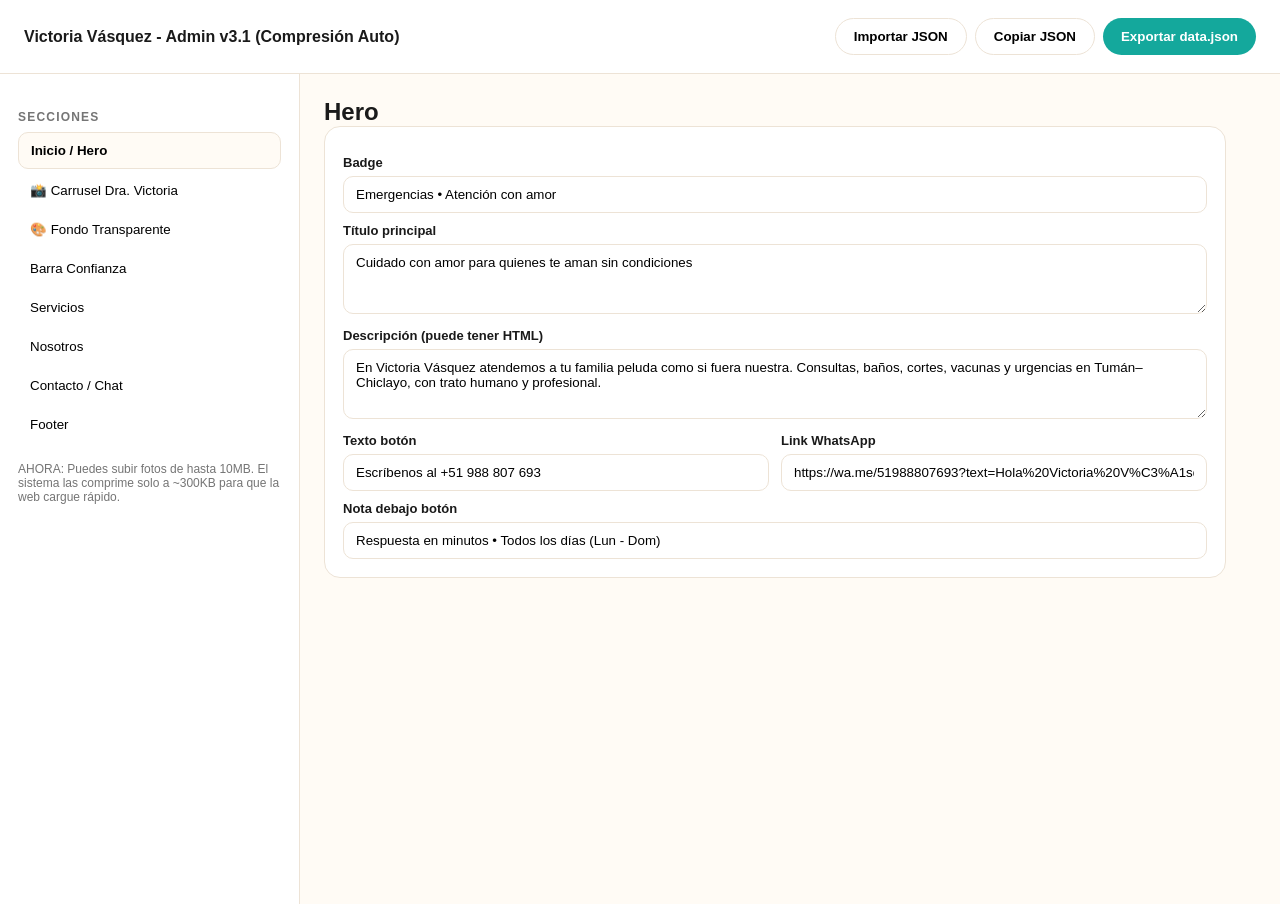
==== portal_admin.html @ 9a086321 "Carrusel de Fotos" ====
<!DOCTYPE html>
<html lang="es">
<head>
<meta charset="UTF-8">
<meta name="viewport" content="width=device-width,initial-scale=1">
<title>Portal Admin - Victoria Vásquez v3.1 - Auto Compresión</title>
<style>
:root{--cream:#FFFBF5;--teal:#14A89C;--line:#EDE3D6;--charcoal:#1A1A1A}
*{box-sizing:border-box;margin:0;padding:0}body{font-family:Inter,sans-serif;background:var(--cream);color:var(--charcoal)}
.header{padding:18px 24px;border-bottom:1px solid var(--line);background:#fff;display:flex;justify-content:space-between;align-items:center;position:sticky;top:0;z-index:10;flex-wrap:wrap;gap:12px}
.btn{border-radius:999px;padding:10px 18px;border:0;cursor:pointer;font-weight:600}
.btn-teal{background:var(--teal);color:#fff}.btn-ghost{background:#fff;border:1px solid var(--line)}
.layout{display:grid;grid-template-columns:300px 1fr;min-height:calc(100vh - 70px)}
.sidebar{background:#fff;border-right:1px solid var(--line);padding:18px;overflow:auto}
.sidebar h3{font-size:12px;letter-spacing:.1em;text-transform:uppercase;opacity:.6;margin:18px 0 8px}
.sidebar button{display:block;width:100%;text-align:left;padding:10px 12px;border-radius:10px;border:0;background:transparent;cursor:pointer;margin-bottom:4px}
.sidebar button.active{background:var(--cream);border:1px solid var(--line);font-weight:600}
.main{padding:24px;max-width:950px}
.card{background:#fff;border:1px solid var(--line);border-radius:16px;padding:18px;margin-bottom:16px}
label{font-size:13px;font-weight:600;display:block;margin:10px 0 6px}
input,textarea,select{width:100%;padding:10px 12px;border:1px solid var(--line);border-radius:10px;font-family:inherit}
textarea{min-height:70px;resize:vertical}
.grid2{display:grid;grid-template-columns:1fr 1fr;gap:12px}
.svc-item{border:1px dashed var(--line);padding:12px;border-radius:12px;margin-bottom:10px;background:#FFFBF5}
.small{font-size:12px;opacity:.6}
.preview-img{width:100%;height:160px;object-fit:cover;border-radius:10px;border:1px solid var(--line);background:#fff}
.badge{display:inline-flex;padding:4px 8px;border-radius:999px;background:#FFF2E6;border:1px solid var(--line);font-size:11px;font-weight:700}
@media(max-width:900px){.layout{grid-template-columns:1fr}.sidebar{display:flex;gap:8px;overflow-x:auto}.sidebar button{white-space:nowrap}}
</style>
</head>
<body>
<div class="header"><strong>Victoria Vásquez - Admin v3.1 (Compresión Auto)</strong><div style="display:flex;gap:8px;flex-wrap:wrap"><button class="btn btn-ghost" onclick="importar()">Importar JSON</button> <button class="btn btn-ghost" onclick="copiar()">Copiar JSON</button> <button class="btn btn-teal" onclick="exportar()">Exportar data.json</button></div></div>
<div class="layout">
<div class="sidebar">
<h3>Secciones</h3>
<button class="active" onclick="show('hero')" id="b-hero">Inicio / Hero</button>
<button onclick="show('carrusel')" id="b-carrusel">📸 Carrusel Dra. Victoria</button>
<button onclick="show('fondo')" id="b-fondo">🎨 Fondo Transparente</button>
<button onclick="show('trust')" id="b-trust">Barra Confianza</button>
<button onclick="show('servicios')" id="b-servicios">Servicios</button>
<button onclick="show('nosotros')" id="b-nosotros">Nosotros</button>
<button onclick="show('contacto')" id="b-contacto">Contacto / Chat</button>
<button onclick="show('footer')" id="b-footer">Footer</button>
<p class="small" style="margin-top:20px">AHORA: Puedes subir fotos de hasta 10MB. El sistema las comprime solo a ~300KB para que la web cargue rápido.</p>
</div>
<div class="main">
<div id="sec-hero" class="sec"><h2>Hero</h2><div class="card"><label>Badge</label><input id="hero-badge"><label>Título principal</label><textarea id="hero-titulo"></textarea><label>Descripción (puede tener HTML)</label><textarea id="hero-desc"></textarea><div class="grid2"><div><label>Texto botón</label><input id="hero-ctaTexto"></div><div><label>Link WhatsApp</label><input id="hero-ctaLink"></div></div><label>Nota debajo botón</label><input id="hero-ctaNota"></div></div>

<div id="sec-carrusel" class="sec" style="display:none">
<h2>📸 Carrusel - Dra. Victoria atendiendo</h2>
<p class="small">Sube fotos de cualquier tamaño (incluso 5MB). Se comprimen automáticamente a 1200px y ~300KB en base64 para que la web vuele en celular.</p>
<div id="carrusel-list"></div>
<button class="btn btn-teal" onclick="addCarrusel()">+ Añadir foto al carrusel</button>
</div>

<div id="sec-fondo" class="sec" style="display:none">
<h2>🎨 Fondo Transparente</h2>
<div class="card">
<label><input type="checkbox" id="fondo-activo" onchange="data.config.fondoTransparente.activo=this.checked;save();renderFondoPreview()"> Activar fondo con marca de agua transparente</label>
<label>Opacidad (0.02 muy transparente - 0.15 más visible)</label>
<input type="range" id="fondo-opacidad" min="0.02" max="0.2" step="0.01" oninput="data.config.fondoTransparente.opacidad=parseFloat(this.value);document.getElementById('op-val').textContent=this.value;save();renderFondoPreview()"><span id="op-val">0.07</span>
<label>Imagen de fondo (Base64)</label>
<div class="grid2">
<div>
<input type="file" id="fondo-file" accept="image/*" onchange="handleFondoFile(this)">
<button class="btn btn-ghost" onclick="data.config.fondoTransparente.imagen='';save();renderFondoPreview();alert('Se usará el logo por defecto')">Usar logo por defecto</button>
</div>
<div>
<img id="fondo-preview" class="preview-img" style="height:120px">
</div>
</div>
</div>
</div>

<div id="sec-trust" class="sec" style="display:none"><h2>Barra de Confianza</h2><div id="trust-list"></div><button class="btn btn-ghost" onclick="addTrust()">+ Añadir item</button></div>
<div id="sec-servicios" class="sec" style="display:none"><h2>Servicios</h2><div id="servicios-list"></div><button class="btn btn-teal" onclick="addServicio()">+ Añadir Servicio</button></div>
<div id="sec-nosotros" class="sec" style="display:none"><h2>Nosotros</h2><div class="card"><label>Eyebrow</label><input id="nos-eyebrow"><label>Título</label><textarea id="nos-titulo"></textarea><label>Descripción</label><textarea id="nos-desc"></textarea><h4 style="margin-top:12px">Valores</h4><div id="valores-list"></div><button class="btn btn-ghost" onclick="addValor()">+ Valor</button><div class="grid2" style="margin-top:12px"><div><label>Testimonio</label><textarea id="nos-test"></textarea></div><div><label>Autor testimonio</label><input id="nos-autor"></div></div></div></div>
<div id="sec-contacto" class="sec" style="display:none"><h2>Contacto</h2><div class="card"><label>Título</label><textarea id="cont-titulo"></textarea><label>Descripción</label><textarea id="cont-desc"></textarea><div class="grid2"><div><label>Texto botón</label><input id="cont-ctaTexto"></div><div><label>Link botón</label><input id="cont-ctaLink"></div></div><label>Meta (horario)</label><input id="cont-meta"><h4 style="margin-top:12px">Chat burbujas</h4><div id="chat-list"></div><button class="btn btn-ghost" onclick="addChat()">+ Burbuja chat</button></div></div>
<div id="sec-footer" class="sec" style="display:none"><h2>Footer</h2><div class="card"><label>Descripción</label><textarea id="foot-desc"></textarea><label>Texto servicios</label><textarea id="foot-serv"></textarea><label>Horario</label><textarea id="foot-hor"></textarea><label>Copy</label><input id="foot-copy"></div></div>
</div>
</div>
<input type="file" id="fileInput" accept=".json" style="display:none">
<script>
let data = null;
function show(id){
  document.querySelectorAll('.sec').forEach(s=>s.style.display='none');
  document.querySelectorAll('.sidebar button').forEach(b=>b.classList.remove('active'));
  document.getElementById('sec-'+id).style.display='block';
  document.getElementById('b-'+id).classList.add('active');
}
async function init(){
  const saved = localStorage.getItem('vv_admin_v3');
  if(saved){ try{ data = JSON.parse(saved); }catch(e){} }
  if(!data){
    const res = await fetch('data.json'); data = await res.json();
  }
  if(!data.config) data.config = {fondoTransparente:{activo:true,opacidad:0.07,imagen:""}};
  if(!data.config.fondoTransparente) data.config.fondoTransparente={activo:true,opacidad:0.07,imagen:""};
  if(!data.carrusel) data.carrusel=[];
  renderAll();
}
function renderAll(){
  document.getElementById('hero-badge').value = data.hero.badge||'';
  document.getElementById('hero-titulo').value = data.hero.titulo||'';
  document.getElementById('hero-desc').value = data.hero.descripcion||'';
  document.getElementById('hero-ctaTexto').value = data.hero.ctaTexto||'';
  document.getElementById('hero-ctaLink').value = data.hero.ctaLink||'';
  document.getElementById('hero-ctaNota').value = data.hero.ctaNota||'';
  const cl = document.getElementById('carrusel-list'); cl.innerHTML='';
  data.carrusel.forEach((c,i)=>{
    const d=document.createElement('div'); d.className='card';
    const hasImg = c.imagen && c.imagen.startsWith('data:image');
    let sizeInfo = '';
    if(hasImg){ const kb = Math.round((c.imagen.length*3/4)/1024); sizeInfo = `<span class="badge">${kb} KB comprimido</span>`; }
    d.innerHTML=`
      <div class="grid2">
        <div>
          <label>Foto ${i+1} - Arrastra o selecciona (hasta 10MB) ${sizeInfo}</label>
          <input type="file" accept="image/*" onchange="handleCarruselFile(this, ${i})">
          ${hasImg?`<img src="${c.imagen}" class="preview-img" style="margin-top:8px">`:`<div class="preview-img" style="display:grid;place-items:center;opacity:.5">Sin foto - sube una</div>`}
          <label style="margin-top:8px">Estado</label>
          <select onchange="data.carrusel[${i}].activo=this.value==='true';save()"><option value="true" ${c.activo!==false?'selected':''}>Activo</option><option value="false" ${c.activo===false?'selected':''}>Oculto</option></select>
        </div>
        <div>
          <label>Título</label><input value="${(c.titulo||'').replace(/"/g,'&quot;')}" oninput="data.carrusel[${i}].titulo=this.value;save()">
          <label>Descripción corta</label><textarea oninput="data.carrusel[${i}].descripcion=this.value;save()">${c.descripcion||''}</textarea>
          <div style="display:flex;gap:8px;margin-top:10px">
            <button class="btn btn-ghost" onclick="moveCarrusel(${i},-1)">↑ Subir</button>
            <button class="btn btn-ghost" onclick="moveCarrusel(${i},1)">↓ Bajar</button>
            <button class="btn btn-ghost" style="color:red;border-color:red" onclick="if(confirm('¿Eliminar esta foto?')){data.carrusel.splice(${i},1);renderAll();save();}">Eliminar</button>
          </div>
        </div>
      </div>`;
    cl.appendChild(d);
  });
  document.getElementById('fondo-activo').checked = data.config.fondoTransparente.activo!==false;
  document.getElementById('fondo-opacidad').value = data.config.fondoTransparente.opacidad||0.07;
  document.getElementById('op-val').textContent = data.config.fondoTransparente.opacidad||0.07;
  renderFondoPreview();
  const tl = document.getElementById('trust-list'); tl.innerHTML='';
  data.trust.forEach((t,i)=>{
    const d=document.createElement('div'); d.className='grid2 svc-item';
    d.innerHTML=`<div><label>Número</label><input value="${t.numero||''}" oninput="data.trust[${i}].numero=this.value;save()"></div><div><label>Texto</label><input value="${t.texto||''}" oninput="data.trust[${i}].texto=this.value;save()"></div><button class="btn btn-ghost" onclick="data.trust.splice(${i},1);renderAll();save()" style="grid-column:span 2">Eliminar</button>`;
    tl.appendChild(d);
  });
  const sl = document.getElementById('servicios-list'); sl.innerHTML='';
  data.servicios.forEach((s,i)=>{
    const d=document.createElement('div'); d.className='svc-item';
    d.innerHTML=`<div class="grid2"><div><label>Icono (emoji)</label><input value="${s.icono||''}" oninput="data.servicios[${i}].icono=this.value;save()"></div><div><label>Activo</label><select onchange="data.servicios[${i}].activo=this.value==='true';save()"><option value="true" ${s.activo!==false?'selected':''}>Sí</option><option value="false" ${s.activo===false?'selected':''}>No</option></select></div></div><label>Título</label><input value="${(s.titulo||'').replace(/"/g,'&quot;')}" oninput="data.servicios[${i}].titulo=this.value;save()"><label>Descripción</label><textarea oninput="data.servicios[${i}].descripcion=this.value;save()">${s.descripcion||''}</textarea><button class="btn btn-ghost" onclick="data.servicios.splice(${i},1);renderAll();save()">Eliminar servicio</button>`;
    sl.appendChild(d);
  });
  document.getElementById('nos-eyebrow').value = data.nosotros.eyebrow||'';
  document.getElementById('nos-titulo').value = data.nosotros.titulo||'';
  document.getElementById('nos-desc').value = data.nosotros.descripcion||'';
  document.getElementById('nos-test').value = data.nosotros.testimonio||'';
  document.getElementById('nos-autor').value = data.nosotros.testimonioAutor||'';
  const vl = document.getElementById('valores-list'); vl.innerHTML='';
  data.nosotros.valores.forEach((v,i)=>{
    const d=document.createElement('div'); d.className='grid2 svc-item';
    d.innerHTML=`<div><label>Título valor</label><input value="${v.titulo||''}" oninput="data.nosotros.valores[${i}].titulo=this.value;save()"></div><div><label>Descripción</label><input value="${v.descripcion||''}" oninput="data.nosotros.valores[${i}].descripcion=this.value;save()"></div><button class="btn btn-ghost" onclick="data.nosotros.valores.splice(${i},1);renderAll();save()" style="grid-column:span 2">Eliminar</button>`;
    vl.appendChild(d);
  });
  document.getElementById('cont-titulo').value = data.contacto.titulo||'';
  document.getElementById('cont-desc').value = data.contacto.descripcion||'';
  document.getElementById('cont-ctaTexto').value = data.contacto.ctaTexto||'';
  document.getElementById('cont-ctaLink').value = data.contacto.ctaLink||'';
  document.getElementById('cont-meta').value = data.contacto.meta||'';
  const chatL = document.getElementById('chat-list'); chatL.innerHTML='';
  data.contacto.chat.forEach((c,i)=>{
    const d=document.createElement('div'); d.className='grid2 svc-item';
    d.innerHTML=`<div><label>Texto</label><input value="${(c.texto||'').replace(/"/g,'&quot;')}" oninput="data.contacto.chat[${i}].texto=this.value;save()"></div><div><label>Tipo</label><select onchange="data.contacto.chat[${i}].tipo=this.value;save()"><option value="bot" ${c.tipo==='bot'?'selected':''}>Bot (blanco)</option><option value="me" ${c.tipo==='me'?'selected':''}>Yo (oscuro)</option></select></div><button class="btn btn-ghost" onclick="data.contacto.chat.splice(${i},1);renderAll();save()" style="grid-column:span 2">Eliminar</button>`;
    chatL.appendChild(d);
  });
  document.getElementById('foot-desc').value = data.footer.descripcion||'';
  document.getElementById('foot-serv').value = data.footer.serviciosTexto||'';
  document.getElementById('foot-hor').value = data.footer.horario||'';
  document.getElementById('foot-copy').value = data.footer.copy||'';
  document.getElementById('hero-badge').oninput = e=>{data.hero.badge=e.target.value;save()};
  document.getElementById('hero-titulo').oninput = e=>{data.hero.titulo=e.target.value;save()};
  document.getElementById('hero-desc').oninput = e=>{data.hero.descripcion=e.target.value;save()};
  document.getElementById('hero-ctaTexto').oninput = e=>{data.hero.ctaTexto=e.target.value;save()};
  document.getElementById('hero-ctaLink').oninput = e=>{data.hero.ctaLink=e.target.value;save()};
  document.getElementById('hero-ctaNota').oninput = e=>{data.hero.ctaNota=e.target.value;save()};
  document.getElementById('nos-eyebrow').oninput = e=>{data.nosotros.eyebrow=e.target.value;save()};
  document.getElementById('nos-titulo').oninput = e=>{data.nosotros.titulo=e.target.value;save()};
  document.getElementById('nos-desc').oninput = e=>{data.nosotros.descripcion=e.target.value;save()};
  document.getElementById('nos-test').oninput = e=>{data.nosotros.testimonio=e.target.value;save()};
  document.getElementById('nos-autor').oninput = e=>{data.nosotros.testimonioAutor=e.target.value;save()};
  document.getElementById('cont-titulo').oninput = e=>{data.contacto.titulo=e.target.value;save()};
  document.getElementById('cont-desc').oninput = e=>{data.contacto.descripcion=e.target.value;save()};
  document.getElementById('cont-ctaTexto').oninput = e=>{data.contacto.ctaTexto=e.target.value;save()};
  document.getElementById('cont-ctaLink').oninput = e=>{data.contacto.ctaLink=e.target.value;save()};
  document.getElementById('cont-meta').oninput = e=>{data.contacto.meta=e.target.value;save()};
  document.getElementById('foot-desc').oninput = e=>{data.footer.descripcion=e.target.value;save()};
  document.getElementById('foot-serv').oninput = e=>{data.footer.serviciosTexto=e.target.value;save()};
  document.getElementById('foot-hor').oninput = e=>{data.footer.horario=e.target.value;save()};
  document.getElementById('foot-copy').oninput = e=>{data.footer.copy=e.target.value;save()};
}
function save(){ localStorage.setItem('vv_admin_v3', JSON.stringify(data)); }
function renderFondoPreview(){
  const img = document.getElementById('fondo-preview');
  const src = data.config.fondoTransparente.imagen;
  if(src && src.startsWith('data:image')) img.src = src;
  else img.src = '';
  img.style.opacity = data.config.fondoTransparente.opacidad||0.07;
}
// COMPRESION AUTOMATICA DE IMAGENES
function compressImage(file, maxWidth, quality, callback){
  const reader = new FileReader();
  reader.onload = function(e){
    const img = new Image();
    img.onload = function(){
      let w = img.width, h = img.height;
      if(w > maxWidth){ h = Math.round((maxWidth/w)*h); w = maxWidth; }
      const canvas = document.createElement('canvas');
      canvas.width = w; canvas.height = h;
      const ctx = canvas.getContext('2d');
      ctx.drawImage(img, 0, 0, w, h);
      const dataUrl = canvas.toDataURL('image/jpeg', quality);
      callback(dataUrl);
    };
    img.src = e.target.result;
  };
  reader.readAsDataURL(file);
}
function handleCarruselFile(input, idx){
  const file = input.files[0]; if(!file) return;
  if(file.size > 10*1024*1024){ alert('Archivo muy grande, máximo 10MB'); return; }
  // muestra cargando
  input.parentElement.innerHTML += '<p class="small">Comprimiendo...</p>';
  compressImage(file, 1200, 0.75, function(compressed){
    data.carrusel[idx].imagen = compressed;
    renderAll(); save();
  });
}
function handleFondoFile(input){
  const file = input.files[0]; if(!file) return;
  compressImage(file, 800, 0.7, function(compressed){
    data.config.fondoTransparente.imagen = compressed;
    renderAll(); save();
  });
}
function moveCarrusel(i,dir){
  const j = i+dir; if(j<0 || j>=data.carrusel.length) return;
  const tmp = data.carrusel[i]; data.carrusel[i]=data.carrusel[j]; data.carrusel[j]=tmp;
  renderAll(); save();
}
function addCarrusel(){ data.carrusel.push({id:Date.now().toString(),titulo:"Nueva foto",descripcion:"Dra. Victoria",imagen:"",activo:true}); renderAll(); save(); }
function addServicio(){ data.servicios.push({icono:"🐾",titulo:"Nuevo Servicio",descripcion:"Descripción",activo:true}); renderAll(); save(); }
function addTrust(){ data.trust.push({numero:"+",texto:"nuevo"}); renderAll(); save(); }
function addValor(){ data.nosotros.valores.push({titulo:"Nuevo valor",descripcion:"Desc"}); renderAll(); save(); }
function addChat(){ data.contacto.chat.push({texto:"Hola!",tipo:"bot"}); renderAll(); save(); }
function exportar(){
  const blob = new Blob([JSON.stringify(data,null,2)],{type:'application/json'});
  const url = URL.createObjectURL(blob);
  const a = document.createElement('a'); a.href=url; a.download='data.json'; a.click();
  URL.revokeObjectURL(url);
}
function copiar(){ navigator.clipboard.writeText(JSON.stringify(data,null,2)); alert('JSON copiado'); }
function importar(){ document.getElementById('fileInput').click(); }
document.getElementById('fileInput').addEventListener('change', e=>{
  const file = e.target.files[0]; if(!file) return;
  const reader = new FileReader();
  reader.onload = ev=>{
    try{ data = JSON.parse(ev.target.result); renderAll(); save(); alert('Importado!'); }catch(err){ alert('JSON inválido'); }
  };
  reader.readAsText(file);
});
init();
</script>
</body>
</html>
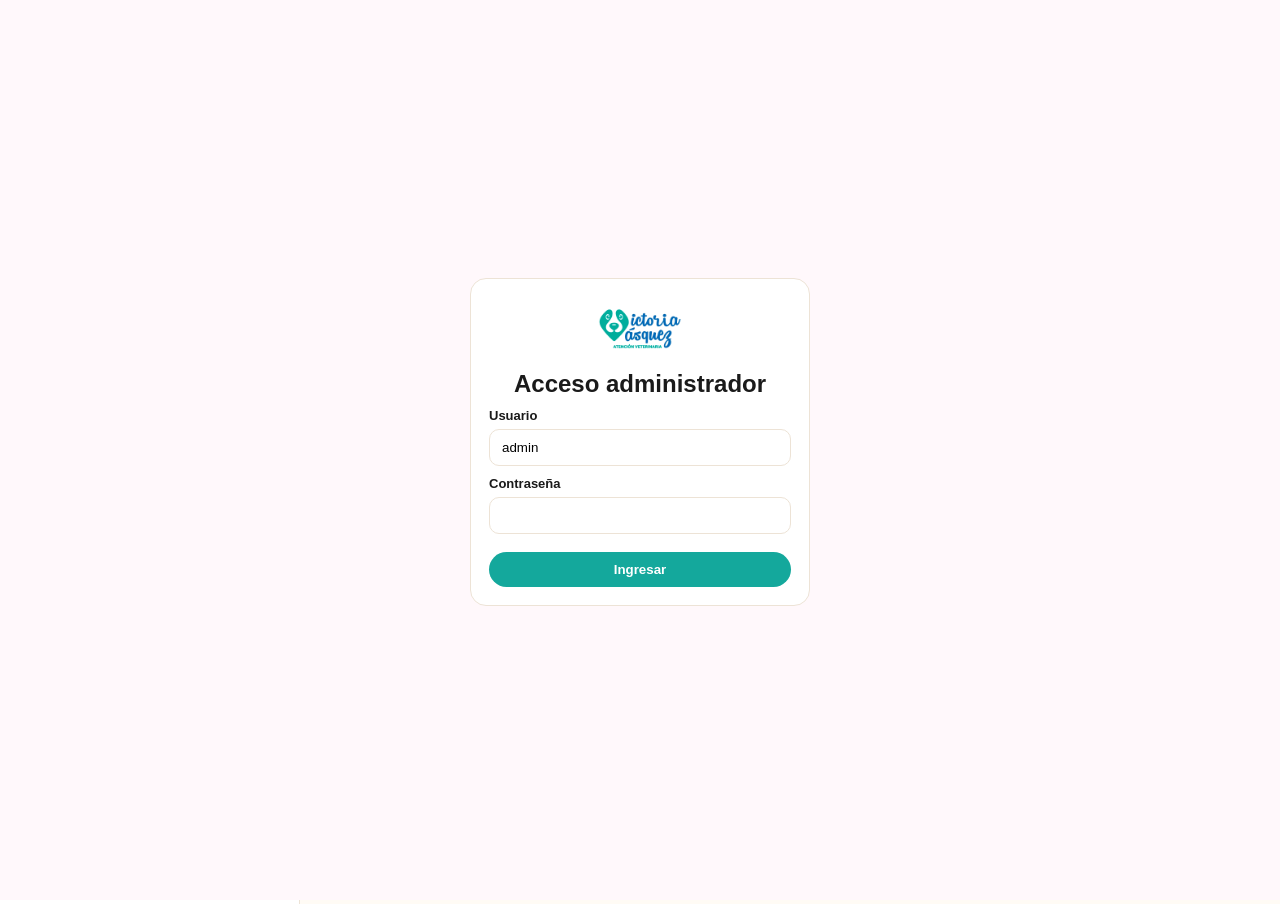
==== commit 9c296b90: "Nuevo Portal Admin" ====
--- a/portal_admin.html
+++ b/portal_admin.html
@@ -3,7 +3,8 @@
 <head>
 <meta charset="UTF-8">
 <meta name="viewport" content="width=device-width,initial-scale=1">
-<title>Portal Admin - Victoria Vásquez v3.1 - Auto Compresión</title>
+<title>Portal Admin</title>
+<meta name="robots" content="noindex,nofollow">
 <style>
 :root{--cream:#FFFBF5;--teal:#14A89C;--line:#EDE3D6;--charcoal:#1A1A1A}
 *{box-sizing:border-box;margin:0;padding:0}body{font-family:Inter,sans-serif;background:var(--cream);color:var(--charcoal)}
@@ -23,32 +24,106 @@
 .grid2{display:grid;grid-template-columns:1fr 1fr;gap:12px}
 .svc-item{border:1px dashed var(--line);padding:12px;border-radius:12px;margin-bottom:10px;background:#FFFBF5}
 .small{font-size:12px;opacity:.6}
+.rich-host{margin:6px 0 4px}.rtb{display:flex;align-items:center;gap:10px;margin-bottom:4px}.rb{width:34px;height:30px;border:1px solid var(--line);background:#fff;border-radius:8px;cursor:pointer;font-size:15px}.rb.on{background:var(--cream2);border-color:var(--teal)}.rte{min-height:84px;border:1px solid var(--line);border-radius:10px;background:#fff;padding:10px 12px;font:inherit;line-height:1.5;outline:none}.rte:focus{border-color:var(--teal)}
+.svc-frame{width:100%;max-width:320px;aspect-ratio:4/3;overflow:hidden;border-radius:12px;border:1px solid var(--line);background:#fff;margin-top:8px}.svc-frame img{width:100%;height:100%;object-fit:cover;display:block}.enc{display:grid;grid-template-columns:90px 1fr;gap:6px 10px;align-items:center;max-width:320px;margin-top:8px;font-size:12px}.enc input{padding:0}
 .preview-img{width:100%;height:160px;object-fit:cover;border-radius:10px;border:1px solid var(--line);background:#fff}
 .badge{display:inline-flex;padding:4px 8px;border-radius:999px;background:#FFF2E6;border:1px solid var(--line);font-size:11px;font-weight:700}
 @media(max-width:900px){.layout{grid-template-columns:1fr}.sidebar{display:flex;gap:8px;overflow-x:auto}.sidebar button{white-space:nowrap}}
 </style>
 </head>
 <body>
-<div class="header"><strong>Victoria Vásquez - Admin v3.1 (Compresión Auto)</strong><div style="display:flex;gap:8px;flex-wrap:wrap"><button class="btn btn-ghost" onclick="importar()">Importar JSON</button> <button class="btn btn-ghost" onclick="copiar()">Copiar JSON</button> <button class="btn btn-teal" onclick="exportar()">Exportar data.json</button></div></div>
+<div id="login" style="position:fixed;inset:0;background:#FFF8FB;z-index:99;display:grid;place-items:center;padding:16px"><div class="card" style="width:340px;max-width:100%"><div style="text-align:center"><img src="assets/img/logo.png" alt="Logo" width="110"></div><h2 style="text-align:center;margin-top:8px">Acceso administrador</h2><label>Usuario</label><input id="lg-user" autocomplete="username" value="admin"><label>Contraseña</label><input id="lg-pass" type="password" autocomplete="current-password" onkeydown="if(event.key==='Enter')login()"><p id="lg-msg" class="small" style="color:#c0392b;margin-top:8px"></p><button class="btn btn-teal" style="width:100%;margin-top:10px" onclick="login()">Ingresar</button></div></div>
+<div id="toast" style="position:fixed;bottom:18px;left:50%;transform:translateX(-50%);background:#14295F;color:#fff;padding:12px 18px;border-radius:12px;display:none;z-index:100;max-width:90%"></div>
+<div class="header"><strong id="adm-title">Panel de administración</strong><div style="display:flex;gap:8px;flex-wrap:wrap"><button class="btn btn-ghost" onclick="importar()">Importar JSON</button> <button class="btn btn-ghost" onclick="copiar()">Copiar JSON</button> <button class="btn btn-ghost" onclick="exportar()">Descargar cambios</button> <button class="btn btn-teal" onclick="publicar()">🚀 Subir cambios</button> <button class="btn btn-ghost" onclick="cambiarClave()">🔑 Contraseña</button> <button class="btn btn-ghost" onclick="salir()">Salir</button></div></div>
 <div class="layout">
 <div class="sidebar">
 <h3>Secciones</h3>
+<button onclick="show('sitio')" id="b-sitio">🌐 Sitio, menú y SEO</button>
 <button class="active" onclick="show('hero')" id="b-hero">Inicio / Hero</button>
-<button onclick="show('carrusel')" id="b-carrusel">📸 Carrusel Dra. Victoria</button>
+<button onclick="show('whatsapp')" id="b-whatsapp">💬 WhatsApp</button>
+<button onclick="show('colores')" id="b-colores">🎨 Colores</button>
+<button onclick="show('logo')" id="b-logo">🖼️ Logo</button>
+<button onclick="show('carrusel')" id="b-carrusel">📸 Carrusel</button>
 <button onclick="show('fondo')" id="b-fondo">🎨 Fondo Transparente</button>
 <button onclick="show('trust')" id="b-trust">Barra Confianza</button>
-<button onclick="show('servicios')" id="b-servicios">Servicios</button>
+<button onclick="show('servicios')" id="b-servicios">Productos</button>
 <button onclick="show('nosotros')" id="b-nosotros">Nosotros</button>
+<button onclick="show('ubicanos')" id="b-ubicanos">📍 Ubícanos</button>
 <button onclick="show('contacto')" id="b-contacto">Contacto / Chat</button>
+<button onclick="show('secciones')" id="b-secciones">➕ Secciones nuevas</button>
 <button onclick="show('footer')" id="b-footer">Footer</button>
-<p class="small" style="margin-top:20px">AHORA: Puedes subir fotos de hasta 10MB. El sistema las comprime solo a ~300KB para que la web cargue rápido.</p>
+<p class="small" style="margin-top:20px">Fotos: hasta 5 MB cada una. Se optimizan solas y se guardan en GitHub al seleccionarlas.</p>
 </div>
 <div class="main">
-<div id="sec-hero" class="sec"><h2>Hero</h2><div class="card"><label>Badge</label><input id="hero-badge"><label>Título principal</label><textarea id="hero-titulo"></textarea><label>Descripción (puede tener HTML)</label><textarea id="hero-desc"></textarea><div class="grid2"><div><label>Texto botón</label><input id="hero-ctaTexto"></div><div><label>Link WhatsApp</label><input id="hero-ctaLink"></div></div><label>Nota debajo botón</label><input id="hero-ctaNota"></div></div>
+<div id="sec-sitio" class="sec" style="display:none"><h2>🌐 Sitio, menú y SEO</h2>
+<div class="card"><h4>Identidad y buscadores</h4>
+<label>Nombre del negocio</label><input id="si-nombre">
+<label>Título de la pestaña y de Google <span id="si-titulo-n" class="small"></span></label><input id="si-titulo">
+<label>Descripción para Google y al compartir el enlace <span id="si-desc-n" class="small"></span></label><textarea id="si-desc"></textarea>
+<label>Dirección web del sitio</label><input id="si-url" placeholder="https://mi-negocio.vercel.app">
+<h4 style="margin-top:16px">Imagen al compartir el enlace</h4>
+<p class="small">Se ajusta sola a 1200×630 px (formato de WhatsApp y Facebook). Hasta 5 MB.</p>
+<img id="si-og-prev" src="og-image.jpg" alt="" style="max-width:300px;border-radius:10px;border:1px solid var(--line);display:block;margin:6px 0">
+<input type="file" accept="image/*" onchange="handleOg(this)"><button class="btn btn-ghost" style="margin-top:6px" onclick="data.sitio.ogImagen='';renderAll();save()">Usar la imagen por defecto</button>
+<h4 style="margin-top:16px">Icono de la pestaña (favicon)</h4>
+<p class="small">Imagen cuadrada; se ajusta a 192×192 px. Hasta 5 MB.</p>
+<img id="si-fav-prev" src="assets/img/favicon.png" alt="" style="width:48px;height:48px;border-radius:8px;border:1px solid var(--line);display:block;margin:6px 0">
+<input type="file" accept="image/*" onchange="handleFavicon(this)"><button class="btn btn-ghost" style="margin-top:6px" onclick="data.sitio.favicon='';renderAll();save()">Usar el icono por defecto</button>
+</div>
+<div class="card" style="margin-top:14px"><h4>Menú superior</h4><p class="small">Nombres de los enlaces del menú.</p>
+<div class="grid2"><div><label>Inicio</label><input id="mn-inicio"></div><div><label>Productos</label><input id="mn-productos"></div><div><label>Nosotros</label><input id="mn-nosotros"></div><div><label>Ubícanos</label><input id="mn-ubicanos"></div><div><label>Contacto</label><input id="mn-contacto"></div><div><label>Botón de WhatsApp</label><input id="mn-boton"></div></div>
+</div>
+<div class="card" style="margin-top:14px"><h4>Mantenimiento</h4><label><input type="checkbox" id="si-limpiar"> Al publicar, borrar de GitHub las fotos que ya no se usan</label><p class="small">Libera espacio y evita archivos sueltos. Solo borra fotos subidas desde el portal hace más de 15 minutos.</p></div>
+<p class="small" style="margin-top:10px">El título, la descripción, la imagen y el icono se escriben en el HTML al pulsar Publicar. WhatsApp y Google pueden tardar en actualizar su vista previa.</p>
+</div>
+<div id="sec-colores" class="sec" style="display:none"><h2>🎨 Colores</h2><div class="card">
+<p class="small">Elige los colores de tu web: botones, acentos, títulos, textos y fondos se adaptan solos. Pulsa Publicar para verlos en la página.</p>
+<label>Paletas listas</label><div id="col-presets" style="display:flex;gap:8px;flex-wrap:wrap;margin:6px 0 14px"></div>
+<div class="grid2">
+<div><label>Color principal (botones y acentos)</label><div style="display:flex;gap:8px;align-items:center"><input type="color" id="col-principal" style="width:54px;height:40px;padding:2px"><input id="col-principal-hex" maxlength="7" style="max-width:110px"></div></div>
+<div><label>Color de títulos y texto</label><div style="display:flex;gap:8px;align-items:center"><input type="color" id="col-texto" style="width:54px;height:40px;padding:2px"><input id="col-texto-hex" maxlength="7" style="max-width:110px"></div></div>
+<div><label>Color de fondo</label><div style="display:flex;gap:8px;align-items:center"><input type="color" id="col-fondo" style="width:54px;height:40px;padding:2px"><input id="col-fondo-hex" maxlength="7" style="max-width:110px"></div></div>
+</div>
+<p id="col-warn" class="small" style="color:#b45309;min-height:18px;margin-top:8px"></p>
+<label>Vista previa</label>
+<div id="col-preview" style="border:1px solid var(--line);border-radius:16px;padding:20px;margin:6px 0 12px;background:var(--cream)"><span style="display:inline-block;font-size:11px;letter-spacing:.1em;font-weight:700;color:var(--teal)">EJEMPLO</span><h3 style="font-family:Georgia,serif;font-size:24px;margin:4px 0 6px;color:var(--charcoal)">Agua pura y gas seguro</h3><p style="color:var(--charcoal);font-size:14px;margin-bottom:12px">Así se verán tus textos, botones y fondos.</p><span style="display:inline-block;background:var(--teal);color:var(--on-teal);padding:10px 18px;border-radius:999px;font-weight:600;font-size:14px">Solicitar &gt;</span> <span style="display:inline-block;background:var(--cream2);border:1px solid var(--line);color:var(--charcoal);padding:6px 12px;border-radius:999px;font-size:12px;margin-left:6px">Etiqueta</span></div>
+<button class="btn btn-ghost" onclick="restaurarColores()">Restaurar colores originales</button>
+</div></div>
+<div id="sec-logo" class="sec" style="display:none"><h2>🖼️ Logo</h2><div class="card">
+<p class="small">Sube tu nuevo logo (PNG con fondo transparente recomendado, hasta 5 MB). Se actualiza en el menú, la pantalla de carga, Nosotros, el footer, el fondo y el icono de la pestaña. La imagen que sale al compartir el enlace en redes (og-image.jpg) no cambia.</p>
+<div style="background:#FFF8FB;border:1px dashed var(--line);border-radius:12px;padding:16px;text-align:center"><img id="logo-preview" src="assets/img/logo.png" alt="Logo" style="max-width:180px;max-height:180px"></div>
+<label>Subir nuevo logo</label><input type="file" accept="image/png,image/jpeg,image/webp" onchange="handleLogo(this)">
+<button class="btn btn-ghost" style="margin-top:8px" onclick="restaurarLogo()">Restaurar logo original</button>
+</div></div>
+<div id="sec-ubicanos" class="sec" style="display:none"><h2>📍 Ubícanos</h2><div class="card">
+<label>Mostrar sección</label><select id="ubi-activo"><option value="true">Sí</option><option value="false">No</option></select>
+<label>Etiqueta pequeña</label><input id="ubi-eyebrow">
+<label>Título</label><input id="ubi-titulo">
+<label>Texto</label><div class="rich-host" id="ubi-texto"></div>
+<label>Dirección (se usa para el mapa y el botón)</label><input id="ubi-direccion" placeholder="Av. Principal 123, Lima, Perú">
+<label>Código "Insertar un mapa" de Google Maps (opcional, para el punto exacto)</label><textarea id="ubi-embed" placeholder='En Google Maps: Compartir > Insertar un mapa > Copiar HTML. Pégalo aquí.'></textarea>
+<label>Enlace del botón (opcional)</label><input id="ubi-enlace" placeholder="Si lo dejas vacío, abre la ruta hacia la dirección">
+<label>Texto del botón</label><input id="ubi-btn">
+<label>Foto al costado del mapa (opcional, hasta 5 MB)</label><input type="file" accept="image/*" onchange="handleUbiFoto(this)">
+<div id="ubi-foto-box"></div>
+</div></div>
+<div id="sec-whatsapp" class="sec" style="display:none"><h2>💬 WhatsApp</h2><div class="card">
+<p class="small">Configura el número una sola vez: se aplica al botón del menú, el botón principal, el de Contacto, el botón flotante y los botones "Solicitar" de cada producto.</p>
+<label>Número de WhatsApp (con código de país)</label><input id="wa-num" inputmode="numeric" placeholder="51987654321">
+<p class="small">Perú: si escribes 9 dígitos (ej. 987654321) se agrega el 51 automáticamente. Enlace resultante: <span id="wa-preview"></span></p>
+<label>Mensaje predeterminado (botones generales)</label><input id="wa-msg" placeholder="Hola, quisiera hacer una consulta">
+<label>Botón flotante de WhatsApp</label><select id="wa-float"><option value="true">Mostrar</option><option value="false">Ocultar</option></select>
+</div></div>
+<div id="sec-hero" class="sec"><h2>Hero</h2><div class="card"><label>Badge</label><input id="hero-badge"><label>Título principal</label><textarea id="hero-titulo"></textarea><label>Descripción</label><div class="rich-host" id="hero-desc"></div><div class="grid2"><div><label>Texto botón</label><input id="hero-ctaTexto"></div><div class="small" style="align-self:end">El link usa el número de la sección 💬 WhatsApp.</div></div><label>Nota debajo botón</label><input id="hero-ctaNota">
+<h4 style="margin-top:16px">Recuadros flotantes (sobre el carrusel)</h4><p class="small">Déjalos vacíos para ocultarlos.</p>
+<div class="grid2"><div><label>Recuadro 1: icono (emoji)</label><input id="hc1-i"></div><div><label>Destacado</label><input id="hc1-d"></div></div><label>Texto</label><input id="hc1-t">
+<div class="grid2"><div><label>Recuadro 2: icono (emoji)</label><input id="hc2-i"></div><div><label>Destacado</label><input id="hc2-d"></div></div><label>Texto</label><input id="hc2-t">
+</div></div>
 
 <div id="sec-carrusel" class="sec" style="display:none">
-<h2>📸 Carrusel - Dra. Victoria atendiendo</h2>
-<p class="small">Sube fotos de cualquier tamaño (incluso 5MB). Se comprimen automáticamente a 1200px y ~300KB en base64 para que la web vuele en celular.</p>
+<h2>📸 Carrusel de fotos</h2>
+<p class="small">Cada foto puede pesar hasta 5 MB. Se optimizan automáticamente (máx. 1600px) y se suben a GitHub como archivo, así la web carga rápido en celular.</p>
+<div class="card" style="margin-bottom:14px"><label>Mostrar el carrusel en el inicio</label><select id="car-activo"><option value="true">Sí</option><option value="false">No (el inicio se muestra solo con texto)</option></select><p class="small" style="margin-top:6px">Si lo ocultas, también se ocultan los recuadros flotantes del inicio.</p></div>
 <div id="carrusel-list"></div>
 <button class="btn btn-teal" onclick="addCarrusel()">+ Añadir foto al carrusel</button>
 </div>
@@ -73,15 +148,64 @@
 </div>
 
 <div id="sec-trust" class="sec" style="display:none"><h2>Barra de Confianza</h2><div id="trust-list"></div><button class="btn btn-ghost" onclick="addTrust()">+ Añadir item</button></div>
-<div id="sec-servicios" class="sec" style="display:none"><h2>Servicios</h2><div id="servicios-list"></div><button class="btn btn-teal" onclick="addServicio()">+ Añadir Servicio</button></div>
-<div id="sec-nosotros" class="sec" style="display:none"><h2>Nosotros</h2><div class="card"><label>Eyebrow</label><input id="nos-eyebrow"><label>Título</label><textarea id="nos-titulo"></textarea><label>Descripción</label><textarea id="nos-desc"></textarea><h4 style="margin-top:12px">Valores</h4><div id="valores-list"></div><button class="btn btn-ghost" onclick="addValor()">+ Valor</button><div class="grid2" style="margin-top:12px"><div><label>Testimonio</label><textarea id="nos-test"></textarea></div><div><label>Autor testimonio</label><input id="nos-autor"></div></div></div></div>
-<div id="sec-contacto" class="sec" style="display:none"><h2>Contacto</h2><div class="card"><label>Título</label><textarea id="cont-titulo"></textarea><label>Descripción</label><textarea id="cont-desc"></textarea><div class="grid2"><div><label>Texto botón</label><input id="cont-ctaTexto"></div><div><label>Link botón</label><input id="cont-ctaLink"></div></div><label>Meta (horario)</label><input id="cont-meta"><h4 style="margin-top:12px">Chat burbujas</h4><div id="chat-list"></div><button class="btn btn-ghost" onclick="addChat()">+ Burbuja chat</button></div></div>
-<div id="sec-footer" class="sec" style="display:none"><h2>Footer</h2><div class="card"><label>Descripción</label><textarea id="foot-desc"></textarea><label>Texto servicios</label><textarea id="foot-serv"></textarea><label>Horario</label><textarea id="foot-hor"></textarea><label>Copy</label><input id="foot-copy"></div></div>
+<div id="sec-servicios" class="sec" style="display:none"><h2>Productos</h2><div class="card" style="margin-bottom:14px"><h4>Encabezado de la sección</h4><div class="grid2"><div><label>Etiqueta pequeña</label><input id="pr-eyebrow"></div><div><label>Texto del botón de cada producto</label><input id="pr-boton"></div></div><label>Título</label><input id="pr-titulo"><label>Mensaje de WhatsApp por producto (se añade el nombre del producto al final)</label><input id="pr-mensaje"></div><div id="servicios-list"></div><button class="btn btn-teal" onclick="addServicio()">+ Añadir producto</button></div>
+<div id="sec-nosotros" class="sec" style="display:none"><h2>Nosotros</h2><div class="card"><label>Eyebrow</label><input id="nos-eyebrow"><label>Título</label><textarea id="nos-titulo"></textarea><label>Descripción</label><div class="rich-host" id="nos-desc"></div><h4 style="margin-top:12px">Valores</h4><div id="valores-list"></div><button class="btn btn-ghost" onclick="addValor()">+ Valor</button><div class="grid2" style="margin-top:12px"><div><label>Testimonio</label><textarea id="nos-test"></textarea></div><div><label>Autor testimonio</label><input id="nos-autor"></div></div></div></div>
+<div id="sec-contacto" class="sec" style="display:none"><h2>Contacto</h2><div class="card"><label>Título</label><textarea id="cont-titulo"></textarea><label>Descripción</label><div class="rich-host" id="cont-desc"></div><div class="grid2"><div><label>Texto botón</label><input id="cont-ctaTexto"></div><div class="small" style="align-self:end">El link usa el número de la sección 💬 WhatsApp.</div></div><label>Meta (horario)</label><input id="cont-meta"><h4 style="margin-top:12px">Chat burbujas</h4><div id="chat-list"></div><button class="btn btn-ghost" onclick="addChat()">+ Burbuja chat</button></div></div>
+<div id="sec-secciones" class="sec" style="display:none">
+<h2>➕ Secciones nuevas</h2>
+<p class="small">Crea secciones adicionales (ej. Preguntas frecuentes, Zonas de reparto, Promociones). Aparecen en el menú de la web y puedes elegir en qué lugar de la página van.</p>
+<div id="secciones-list"></div>
+<button class="btn btn-teal" onclick="addSeccion()">+ Añadir sección</button>
+</div>
+<div id="sec-footer" class="sec" style="display:none"><h2>Footer</h2><div class="card"><div class="grid2"><div><label>Título columna 2</label><input id="ft-tserv"></div><div><label>Título columna 3</label><input id="ft-thor"></div></div><label>Descripción</label><div class="rich-host" id="foot-desc"></div><label>Texto servicios</label><textarea id="foot-serv"></textarea><label>Horario</label><div class="rich-host" id="foot-hor"></div><label>Copy</label><input id="foot-copy"></div></div>
 </div>
 </div>
 <input type="file" id="fileInput" accept=".json" style="display:none">
 <script>
 let data = null;
+/*LEGACY_DEFAULTS_START*/
+const LEGACY={
+ sitio:{nombre:'Mi Clínica Veterinaria',titulo:'Mi Clínica Veterinaria — Cuidado para tu mascota',descripcion:'Consultas, vacunas, cirugías y emergencias para tu mascota. Agenda tu cita por WhatsApp.',url:'',ogImagen:'',favicon:''},
+ menu:{inicio:'Inicio',productos:'Servicios',nosotros:'Nosotros',ubicanos:'Ubícanos',contacto:'Contacto',boton:'Agendar cita'},
+ chips:[{icono:'🐾',destacado:'Atención',texto:'con cariño'},{icono:'🩺',destacado:'Emergencias',texto:'24 horas'}],
+ productos:{eyebrow:'Servicios',titulo:'Todo lo que tu mascota necesita',botonTexto:'Agendar cita >',mensaje:'Hola, quiero agendar: '},
+ footer:{tituloServicios:'Servicios',tituloHorario:'Horario'},
+ whatsappMensaje:'Hola, quisiera agendar una cita'
+};
+/*LEGACY_DEFAULTS_END*/
+
+const API='/api/publish', isLocal=['localhost','127.0.0.1'].includes(location.hostname);
+let PW=sessionStorage.getItem('bz_pw')||'';
+function toast(t){const e=document.getElementById('toast');e.textContent=t;e.style.display='block';clearTimeout(window._t);window._t=setTimeout(()=>e.style.display='none',6000);}
+async function api(body){try{const r=await fetch(API,{method:'POST',headers:{'Content-Type':'application/json'},body:JSON.stringify(body)});let j={};try{j=await r.json()}catch(e){}j.status=r.status;return j;}catch(e){return {ok:false,error:'Sin conexión con el servidor'}}}
+async function login(){
+  const u=document.getElementById('lg-user').value.trim(),p=document.getElementById('lg-pass').value,m=document.getElementById('lg-msg');m.textContent='';
+  let ok=false;
+  if(isLocal){ok=(u==='admin'&&p==='123123');if(!ok)m.textContent='Usuario o contraseña incorrectos';}
+  else{const j=await api({action:'login',user:u,password:p});ok=!!j.ok;if(!ok)m.textContent=j.status===404?'El servidor de publicación no está activo':(j.error||'Error');}
+  if(ok){PW=p;sessionStorage.setItem('bz_pw',p);document.getElementById('login').style.display='none';init();}
+}
+async function boot(){
+  if(isLocal){document.getElementById('login').style.display='grid';return;}
+  if(PW){const j=await api({action:'login',user:'admin',password:PW});if(j.ok){document.getElementById('login').style.display='none';return init();}}
+  document.getElementById('login').style.display='grid';
+}
+function salir(){sessionStorage.removeItem('bz_pw');location.reload();}
+async function publicar(){
+  if(isLocal){toast('Subir cambios solo funciona en la web publicada. Aquí usa "Descargar cambios".');return;}
+  if(!confirm('¿Publicar los cambios en la web?'))return;
+  toast('Subiendo cambios...');
+  const j=await api({action:'publish',user:'admin',password:PW,data});
+  if(j.ok){try{localStorage.removeItem('bz_admin_v1')}catch(e){}}
+  toast(j.ok?('✅ Cambios enviados. En 1-2 minutos se verán en la web (Ctrl+F5).'+(j.seo===false?' Aviso: no se pudo actualizar el título/SEO del HTML.':'')+(j.limpieza>0?' Se borraron '+j.limpieza+' foto(s) sin uso.':'')):'❌ '+(j.error||'Error al publicar'));
+}
+async function cambiarClave(){
+  if(isLocal){toast('Cambia la contraseña desde la web publicada.');return;}
+  const n=prompt('Nueva contraseña (mínimo 6 caracteres):');if(!n)return;
+  if(n!==prompt('Repite la nueva contraseña:')){toast('Las contraseñas no coinciden');return;}
+  const j=await api({action:'password',user:'admin',password:PW,newPassword:n});
+  if(j.ok){PW=n;sessionStorage.setItem('bz_pw',n);toast('✅ Contraseña cambiada. En 1-2 minutos queda activa.');}else toast('❌ '+(j.error||'Error'));
+}
 function show(id){
   document.querySelectorAll('.sec').forEach(s=>s.style.display='none');
   document.querySelectorAll('.sidebar button').forEach(b=>b.classList.remove('active'));
@@ -89,7 +213,7 @@
   document.getElementById('b-'+id).classList.add('active');
 }
 async function init(){
-  const saved = localStorage.getItem('vv_admin_v3');
+  const saved = localStorage.getItem('bz_admin_v1');
   if(saved){ try{ data = JSON.parse(saved); }catch(e){} }
   if(!data){
     const res = await fetch('data.json'); data = await res.json();
@@ -97,27 +221,38 @@
   if(!data.config) data.config = {fondoTransparente:{activo:true,opacidad:0.07,imagen:""}};
   if(!data.config.fondoTransparente) data.config.fondoTransparente={activo:true,opacidad:0.07,imagen:""};
   if(!data.carrusel) data.carrusel=[];
+  if(!Array.isArray(data.secciones)) data.secciones=[];
+  data.ubicacion=Object.assign({activo:true,eyebrow:'Visítanos',titulo:'Ubícanos',texto:'Encuentra nuestro punto de atención y llega fácil con Google Maps.',direccion:'Lima, Perú',mapaEmbed:'',enlace:'',btnTexto:'Clic para saber cómo llegar',imagen:''},data.ubicacion||{});
+  if(!data.config) data.config={};
+  if(data.config.carruselActivo===undefined) data.config.carruselActivo=true;
+  const cl=o=>JSON.parse(JSON.stringify(o));
+  data.sitio=Object.assign(cl(LEGACY.sitio),data.sitio||{});
+  data.menu=Object.assign(cl(LEGACY.menu),data.menu||{});
+  if(!Array.isArray(data.hero.chips)) data.hero.chips=cl(LEGACY.chips);
+  while(data.hero.chips.length<2) data.hero.chips.push({icono:'',destacado:'',texto:''});
+  data.productos=Object.assign(cl(LEGACY.productos),data.productos||{});
+  data.footer=data.footer||{}; if(data.footer.tituloServicios===undefined) data.footer.tituloServicios=LEGACY.footer.tituloServicios; if(data.footer.tituloHorario===undefined) data.footer.tituloHorario=LEGACY.footer.tituloHorario;
+  if(data.whatsappMensaje===undefined) data.whatsappMensaje=LEGACY.whatsappMensaje;
+  migrarTextos();
   renderAll();
 }
 function renderAll(){
   document.getElementById('hero-badge').value = data.hero.badge||'';
   document.getElementById('hero-titulo').value = data.hero.titulo||'';
-  document.getElementById('hero-desc').value = data.hero.descripcion||'';
   document.getElementById('hero-ctaTexto').value = data.hero.ctaTexto||'';
-  document.getElementById('hero-ctaLink').value = data.hero.ctaLink||'';
   document.getElementById('hero-ctaNota').value = data.hero.ctaNota||'';
   const cl = document.getElementById('carrusel-list'); cl.innerHTML='';
   data.carrusel.forEach((c,i)=>{
     const d=document.createElement('div'); d.className='card';
-    const hasImg = c.imagen && c.imagen.startsWith('data:image');
+    const hasImg = !!c.imagen;
     let sizeInfo = '';
-    if(hasImg){ const kb = Math.round((c.imagen.length*3/4)/1024); sizeInfo = `<span class="badge">${kb} KB comprimido</span>`; }
+    if(hasImg){ const kb = c.imagen.startsWith('data:') ? Math.round((c.imagen.length*3/4)/1024) : sizes[c.imagen]; if(kb) sizeInfo = `<span class="badge">${kb} KB optimizada</span>`; }
     d.innerHTML=`
       <div class="grid2">
         <div>
-          <label>Foto ${i+1} - Arrastra o selecciona (hasta 10MB) ${sizeInfo}</label>
+          <label>Foto ${i+1} - Selecciona (hasta 5 MB) ${sizeInfo}</label>
           <input type="file" accept="image/*" onchange="handleCarruselFile(this, ${i})">
-          ${hasImg?`<img src="${c.imagen}" class="preview-img" style="margin-top:8px">`:`<div class="preview-img" style="display:grid;place-items:center;opacity:.5">Sin foto - sube una</div>`}
+          ${hasImg?`<img src="${imgSrc(c.imagen)}" class="preview-img" style="margin-top:8px">`:`<div class="preview-img" style="display:grid;place-items:center;opacity:.5">Sin foto - sube una</div>`}
           <label style="margin-top:8px">Estado</label>
           <select onchange="data.carrusel[${i}].activo=this.value==='true';save()"><option value="true" ${c.activo!==false?'selected':''}>Activo</option><option value="false" ${c.activo===false?'selected':''}>Oculto</option></select>
         </div>
@@ -146,12 +281,20 @@
   const sl = document.getElementById('servicios-list'); sl.innerHTML='';
   data.servicios.forEach((s,i)=>{
     const d=document.createElement('div'); d.className='svc-item';
-    d.innerHTML=`<div class="grid2"><div><label>Icono (emoji)</label><input value="${s.icono||''}" oninput="data.servicios[${i}].icono=this.value;save()"></div><div><label>Activo</label><select onchange="data.servicios[${i}].activo=this.value==='true';save()"><option value="true" ${s.activo!==false?'selected':''}>Sí</option><option value="false" ${s.activo===false?'selected':''}>No</option></select></div></div><label>Título</label><input value="${(s.titulo||'').replace(/"/g,'&quot;')}" oninput="data.servicios[${i}].titulo=this.value;save()"><label>Descripción</label><textarea oninput="data.servicios[${i}].descripcion=this.value;save()">${s.descripcion||''}</textarea><button class="btn btn-ghost" onclick="data.servicios.splice(${i},1);renderAll();save()">Eliminar servicio</button>`;
+    const kb = s.imagen ? (s.imagen.startsWith('data:') ? Math.round(s.imagen.length*0.75/1024) : sizes[s.imagen]) : 0;
+    const foto = s.imagen ? `
+      <div class="svc-frame"><img id="svcimg-${i}" src="${ea(imgSrc(s.imagen))}" style="${encStyle(s)}"></div>
+      <div class="enc">
+        <span>Zoom</span><input type="range" min="1" max="3" step="0.05" value="${num(s.zoom,1,1,3)}" oninput="setEnc(${i},'zoom',this.value)">
+        <span>Horizontal</span><input type="range" min="0" max="100" step="1" value="${num(s.posX,50,0,100)}" oninput="setEnc(${i},'posX',this.value)">
+        <span>Vertical</span><input type="range" min="0" max="100" step="1" value="${num(s.posY,50,0,100)}" oninput="setEnc(${i},'posY',this.value)">
+      </div>
+      <div style="display:flex;gap:6px;flex-wrap:wrap;margin-top:8px;align-items:center"><button class="btn btn-ghost" onclick="resetEnc(${i})">Restablecer encuadre</button><button class="btn btn-ghost" style="color:red;border-color:red" onclick="quitarFotoServicio(${i})">Quitar foto</button>${kb?`<span class="badge">${kb} KB optimizada</span>`:''}</div>` : '';
+    d.innerHTML=`<div class="grid2"><div><label>Icono (emoji, se usa si no hay foto)</label><input value="${ea(s.icono)}" oninput="data.servicios[${i}].icono=this.value;save()"></div><div><label>Activo</label><select onchange="data.servicios[${i}].activo=this.value==='true';save()"><option value="true" ${s.activo!==false?'selected':''}>Sí</option><option value="false" ${s.activo===false?'selected':''}>No</option></select></div></div><label>Título</label><input value="${ea(s.titulo)}" oninput="data.servicios[${i}].titulo=this.value;save()"><label>Descripción</label><div class="rich-host" data-path="servicios.${i}.descripcion"></div><label>${s.imagen?'Reemplazar foto':'Foto (opcional)'} — hasta 5 MB</label><input type="file" accept="image/*" onchange="handleServicioFoto(this,${i})">${foto}<div style="margin-top:10px"><button class="btn btn-ghost" onclick="data.servicios.splice(${i},1);renderAll();save()">Eliminar servicio</button></div>`;
     sl.appendChild(d);
   });
   document.getElementById('nos-eyebrow').value = data.nosotros.eyebrow||'';
   document.getElementById('nos-titulo').value = data.nosotros.titulo||'';
-  document.getElementById('nos-desc').value = data.nosotros.descripcion||'';
   document.getElementById('nos-test').value = data.nosotros.testimonio||'';
   document.getElementById('nos-autor').value = data.nosotros.testimonioAutor||'';
   const vl = document.getElementById('valores-list'); vl.innerHTML='';
@@ -161,9 +304,7 @@
     vl.appendChild(d);
   });
   document.getElementById('cont-titulo').value = data.contacto.titulo||'';
-  document.getElementById('cont-desc').value = data.contacto.descripcion||'';
   document.getElementById('cont-ctaTexto').value = data.contacto.ctaTexto||'';
-  document.getElementById('cont-ctaLink').value = data.contacto.ctaLink||'';
   document.getElementById('cont-meta').value = data.contacto.meta||'';
   const chatL = document.getElementById('chat-list'); chatL.innerHTML='';
   data.contacto.chat.forEach((c,i)=>{
@@ -171,32 +312,30 @@
     d.innerHTML=`<div><label>Texto</label><input value="${(c.texto||'').replace(/"/g,'&quot;')}" oninput="data.contacto.chat[${i}].texto=this.value;save()"></div><div><label>Tipo</label><select onchange="data.contacto.chat[${i}].tipo=this.value;save()"><option value="bot" ${c.tipo==='bot'?'selected':''}>Bot (blanco)</option><option value="me" ${c.tipo==='me'?'selected':''}>Yo (oscuro)</option></select></div><button class="btn btn-ghost" onclick="data.contacto.chat.splice(${i},1);renderAll();save()" style="grid-column:span 2">Eliminar</button>`;
     chatL.appendChild(d);
   });
-  document.getElementById('foot-desc').value = data.footer.descripcion||'';
   document.getElementById('foot-serv').value = data.footer.serviciosTexto||'';
-  document.getElementById('foot-hor').value = data.footer.horario||'';
   document.getElementById('foot-copy').value = data.footer.copy||'';
+  renderSecciones();
+  renderWhatsapp();
+  renderUbicacionAdmin();
+  renderLogoAdmin();
+  renderColoresAdmin();
+  renderSitioAdmin();
+  renderRichAll();
   document.getElementById('hero-badge').oninput = e=>{data.hero.badge=e.target.value;save()};
   document.getElementById('hero-titulo').oninput = e=>{data.hero.titulo=e.target.value;save()};
-  document.getElementById('hero-desc').oninput = e=>{data.hero.descripcion=e.target.value;save()};
   document.getElementById('hero-ctaTexto').oninput = e=>{data.hero.ctaTexto=e.target.value;save()};
-  document.getElementById('hero-ctaLink').oninput = e=>{data.hero.ctaLink=e.target.value;save()};
   document.getElementById('hero-ctaNota').oninput = e=>{data.hero.ctaNota=e.target.value;save()};
   document.getElementById('nos-eyebrow').oninput = e=>{data.nosotros.eyebrow=e.target.value;save()};
   document.getElementById('nos-titulo').oninput = e=>{data.nosotros.titulo=e.target.value;save()};
-  document.getElementById('nos-desc').oninput = e=>{data.nosotros.descripcion=e.target.value;save()};
   document.getElementById('nos-test').oninput = e=>{data.nosotros.testimonio=e.target.value;save()};
   document.getElementById('nos-autor').oninput = e=>{data.nosotros.testimonioAutor=e.target.value;save()};
   document.getElementById('cont-titulo').oninput = e=>{data.contacto.titulo=e.target.value;save()};
-  document.getElementById('cont-desc').oninput = e=>{data.contacto.descripcion=e.target.value;save()};
   document.getElementById('cont-ctaTexto').oninput = e=>{data.contacto.ctaTexto=e.target.value;save()};
-  document.getElementById('cont-ctaLink').oninput = e=>{data.contacto.ctaLink=e.target.value;save()};
   document.getElementById('cont-meta').oninput = e=>{data.contacto.meta=e.target.value;save()};
-  document.getElementById('foot-desc').oninput = e=>{data.footer.descripcion=e.target.value;save()};
   document.getElementById('foot-serv').oninput = e=>{data.footer.serviciosTexto=e.target.value;save()};
-  document.getElementById('foot-hor').oninput = e=>{data.footer.horario=e.target.value;save()};
   document.getElementById('foot-copy').oninput = e=>{data.footer.copy=e.target.value;save()};
 }
-function save(){ localStorage.setItem('vv_admin_v3', JSON.stringify(data)); }
+function save(){ try{ localStorage.setItem('bz_admin_v1', JSON.stringify(data)); }catch(e){} }
 function renderFondoPreview(){
   const img = document.getElementById('fondo-preview');
   const src = data.config.fondoTransparente.imagen;
@@ -204,49 +343,286 @@
   else img.src = '';
   img.style.opacity = data.config.fondoTransparente.opacidad||0.07;
 }
-// COMPRESION AUTOMATICA DE IMAGENES
-function compressImage(file, maxWidth, quality, callback){
-  const reader = new FileReader();
-  reader.onload = function(e){
-    const img = new Image();
-    img.onload = function(){
-      let w = img.width, h = img.height;
-      if(w > maxWidth){ h = Math.round((maxWidth/w)*h); w = maxWidth; }
-      const canvas = document.createElement('canvas');
-      canvas.width = w; canvas.height = h;
-      const ctx = canvas.getContext('2d');
-      ctx.drawImage(img, 0, 0, w, h);
-      const dataUrl = canvas.toDataURL('image/jpeg', quality);
-      callback(dataUrl);
+// IMAGENES: hasta 5 MB de origen; se optimizan y (en la web publicada) se suben a GitHub como archivo
+const MAX_MB=5, previews={}, sizes={};
+const imgSrc=p=>previews[p]||p;
+const ea=v=>String(v==null?'':v).replace(/&/g,'&amp;').replace(/"/g,'&quot;').replace(/</g,'&lt;').replace(/>/g,'&gt;');
+function prepararImagen(file,maxW,maxBytes,opts){
+  return new Promise((ok,fail)=>{
+    const url=URL.createObjectURL(file), img=new Image();
+    img.onerror=()=>{URL.revokeObjectURL(url);fail(new Error('No se pudo leer la imagen'))};
+    img.onload=()=>{
+      URL.revokeObjectURL(url);
+      let w=img.width,h=img.height; if(w>maxW){h=Math.round(h*maxW/w);w=maxW;}
+      if(opts&&opts.png){ for(let k=0;k<8;k++){ const c=document.createElement('canvas'); c.width=w; c.height=h; c.getContext('2d').drawImage(img,0,0,w,h); const d=c.toDataURL('image/png'); if(d.length*0.75<=maxBytes) return ok(d); w=Math.round(w*0.8); h=Math.round(h*0.8); } return fail(new Error('No se pudo reducir el logo lo suficiente')); }
+      for(let intento=0;intento<6;intento++){
+        const c=document.createElement('canvas'); c.width=w; c.height=h;
+        const x=c.getContext('2d'); x.fillStyle='#fff'; x.fillRect(0,0,w,h); x.drawImage(img,0,0,w,h);
+        for(let q=0.88;q>=0.5;q-=0.1){
+          const d=c.toDataURL('image/jpeg',q);
+          if(d.length*0.75<=maxBytes) return ok(d);
+        }
+        w=Math.round(w*0.8); h=Math.round(h*0.8);
+      }
+      fail(new Error('No se pudo reducir la imagen lo suficiente'));
     };
-    img.src = e.target.result;
-  };
-  reader.readAsDataURL(file);
-}
-function handleCarruselFile(input, idx){
-  const file = input.files[0]; if(!file) return;
-  if(file.size > 10*1024*1024){ alert('Archivo muy grande, máximo 10MB'); return; }
-  // muestra cargando
-  input.parentElement.innerHTML += '<p class="small">Comprimiendo...</p>';
-  compressImage(file, 1200, 0.75, function(compressed){
-    data.carrusel[idx].imagen = compressed;
-    renderAll(); save();
-  });
-}
-function handleFondoFile(input){
-  const file = input.files[0]; if(!file) return;
-  compressImage(file, 800, 0.7, function(compressed){
-    data.config.fondoTransparente.imagen = compressed;
-    renderAll(); save();
-  });
+    img.src=url;
+  });
+}
+async function guardarImagen(dataUrl,prefijo){
+  if(isLocal) return dataUrl; // en local se guarda en base64 dentro de data.json
+  const name=prefijo+'-'+Date.now()+(dataUrl.startsWith('data:image/png')?'.png':'.jpg');
+  toast('Subiendo imagen a GitHub...');
+  const j=await api({action:'upload',user:'admin',password:PW,name,content:dataUrl.split(',')[1]});
+  if(!j.ok) throw new Error(j.error||'No se pudo subir la imagen');
+  previews[j.path]=dataUrl; sizes[j.path]=Math.round(dataUrl.length*0.75/1024);
+  return j.path;
+}
+function validarArchivo(file,input){
+  if(!file.type.startsWith('image/')){alert('Selecciona un archivo de imagen');input.value='';return false;}
+  if(file.size>MAX_MB*1024*1024){alert('La imagen pesa '+(file.size/1048576).toFixed(1)+' MB. El máximo es '+MAX_MB+' MB.');input.value='';return false;}
+  return true;
+}
+async function handleCarruselFile(input, idx){
+  const file=input.files[0]; if(!file||!validarArchivo(file,input)) return;
+  toast('Procesando imagen...');
+  try{
+    const url=await prepararImagen(file,1600,2.8*1024*1024);
+    data.carrusel[idx].imagen=await guardarImagen(url,'carrusel');
+    renderAll(); save(); toast('✅ Imagen lista');
+  }catch(e){ toast('❌ '+e.message); }
+}
+async function handleSeccionImg(input,i){
+  const file=input.files[0]; if(!file||!validarArchivo(file,input)) return;
+  toast('Procesando imagen...');
+  try{
+    const url=await prepararImagen(file,1600,2.8*1024*1024);
+    data.secciones[i].imagen=await guardarImagen(url,'seccion');
+    renderAll(); save(); toast('✅ Imagen lista');
+  }catch(e){ toast('❌ '+e.message); }
+}
+async function handleFondoFile(input){
+  const file = input.files[0]; if(!file||!validarArchivo(file,input)) return;
+  try{ data.config.fondoTransparente.imagen = await prepararImagen(file,800,300*1024); renderAll(); save(); }catch(e){ toast('❌ '+e.message); }
 }
 function moveCarrusel(i,dir){
   const j = i+dir; if(j<0 || j>=data.carrusel.length) return;
   const tmp = data.carrusel[i]; data.carrusel[i]=data.carrusel[j]; data.carrusel[j]=tmp;
   renderAll(); save();
 }
-function addCarrusel(){ data.carrusel.push({id:Date.now().toString(),titulo:"Nueva foto",descripcion:"Dra. Victoria",imagen:"",activo:true}); renderAll(); save(); }
-function addServicio(){ data.servicios.push({icono:"🐾",titulo:"Nuevo Servicio",descripcion:"Descripción",activo:true}); renderAll(); save(); }
+function addCarrusel(){ data.carrusel.push({id:Date.now().toString(),titulo:"Nueva foto",descripcion:"Descripción",imagen:"",activo:true}); renderAll(); save(); }
+function addSeccion(){ data.secciones.push({id:Date.now().toString(),menu:'Nueva sección',titulo:'Nueva sección',eyebrow:'',texto:'',imagen:'',ctaTexto:'',ctaLink:'',items:[],despues:'nosotros',enMenu:true,activo:true}); renderAll(); save(); }
+function moveSeccion(i,dir){ const j=i+dir; if(j<0||j>=data.secciones.length) return; const t=data.secciones[i]; data.secciones[i]=data.secciones[j]; data.secciones[j]=t; renderAll(); save(); }
+function delSeccion(i){ if(confirm('¿Eliminar esta sección? Desaparecerá de la web al publicar.')){ data.secciones.splice(i,1); renderAll(); save(); } }
+function addItemSec(i){ data.secciones[i].items=data.secciones[i].items||[]; data.secciones[i].items.push({icono:'✨',titulo:'Nuevo elemento',descripcion:'Descripción'}); renderAll(); save(); }
+function delItemSec(i,k){ data.secciones[i].items.splice(k,1); renderAll(); save(); }
+function renderSecciones(){
+  const l=document.getElementById('secciones-list'); if(!l) return; l.innerHTML='';
+  if(!data.secciones.length){ l.innerHTML='<p class="small" style="margin:12px 0">Aún no hay secciones nuevas. Pulsa "+ Añadir sección".</p>'; return; }
+  const pos=[['inicio','Después de Inicio'],['servicios','Después de Productos'],['nosotros','Después de Nosotros'],['contacto','Antes de Contacto']];
+  data.secciones.forEach((s,i)=>{
+    const d=document.createElement('div'); d.className='card';
+    const items=(s.items||[]).map((it,k)=>`<div class="svc-item"><div class="grid2"><div><label>Icono (emoji)</label><input value="${ea(it.icono)}" oninput="data.secciones[${i}].items[${k}].icono=this.value;save()"></div><div><label>Título</label><input value="${ea(it.titulo)}" oninput="data.secciones[${i}].items[${k}].titulo=this.value;save()"></div></div><label>Descripción</label><textarea oninput="data.secciones[${i}].items[${k}].descripcion=this.value;save()">${ea(it.descripcion)}</textarea><button class="btn btn-ghost" onclick="delItemSec(${i},${k})">Quitar elemento</button></div>`).join('');
+    d.innerHTML=`
+      <div style="display:flex;justify-content:space-between;align-items:center;gap:8px;flex-wrap:wrap"><strong>Sección ${i+1}: ${ea(s.menu||s.titulo)}</strong><div style="display:flex;gap:6px"><button class="btn btn-ghost" onclick="moveSeccion(${i},-1)">↑</button><button class="btn btn-ghost" onclick="moveSeccion(${i},1)">↓</button><button class="btn btn-ghost" style="color:red;border-color:red" onclick="delSeccion(${i})">Eliminar</button></div></div>
+      <div class="grid2">
+        <div><label>Nombre en el menú</label><input value="${ea(s.menu)}" oninput="data.secciones[${i}].menu=this.value;save()"></div>
+        <div><label>Posición en la página</label><select onchange="data.secciones[${i}].despues=this.value;save()">${pos.map(p=>`<option value="${p[0]}" ${(s.despues||'contacto')===p[0]?'selected':''}>${p[1]}</option>`).join('')}</select></div>
+        <div><label>Mostrar en el menú</label><select onchange="data.secciones[${i}].enMenu=this.value==='true';save()"><option value="true" ${s.enMenu!==false?'selected':''}>Sí</option><option value="false" ${s.enMenu===false?'selected':''}>No</option></select></div>
+        <div><label>Estado</label><select onchange="data.secciones[${i}].activo=this.value==='true';save()"><option value="true" ${s.activo!==false?'selected':''}>Visible</option><option value="false" ${s.activo===false?'selected':''}>Oculta</option></select></div>
+      </div>
+      <label>Etiqueta pequeña (opcional)</label><input value="${ea(s.eyebrow)}" oninput="data.secciones[${i}].eyebrow=this.value;save()">
+      <label>Título</label><input value="${ea(s.titulo)}" oninput="data.secciones[${i}].titulo=this.value;save()">
+      <label>Texto</label><div class="rich-host" data-path="secciones.${i}.texto"></div>
+      <label>Imagen (opcional, hasta 5 MB)</label><input type="file" accept="image/*" onchange="handleSeccionImg(this,${i})">
+      ${s.imagen?`<img src="${ea(imgSrc(s.imagen))}" class="preview-img" style="margin-top:8px;height:120px"><button class="btn btn-ghost" style="margin-top:6px" onclick="data.secciones[${i}].imagen='';renderAll();save()">Quitar imagen</button>`:''}
+      <div class="grid2"><div><label>Texto del botón (opcional)</label><input value="${ea(s.ctaTexto)}" oninput="data.secciones[${i}].ctaTexto=this.value;save()"></div><div><label>Link del botón</label><input value="${ea(s.ctaLink)}" oninput="data.secciones[${i}].ctaLink=this.value;save()"></div></div>
+      <h4 style="margin:14px 0 8px">Tarjetas (opcional)</h4>${items}<button class="btn btn-ghost" onclick="addItemSec(${i})">+ Añadir tarjeta</button>`;
+    l.appendChild(d);
+  });
+}
+const num=(v,d,min,max)=>{v=parseFloat(v);return isFinite(v)?Math.min(max,Math.max(min,v)):d};
+function encStyle(s){const x=num(s.posX,50,0,100),y=num(s.posY,50,0,100),z=num(s.zoom,1,1,3);return `object-position:${x}% ${y}%;transform:scale(${z});transform-origin:${x}% ${y}%`;}
+function setEnc(i,k,v){data.servicios[i][k]=parseFloat(v);const im=document.getElementById('svcimg-'+i);if(im)im.setAttribute('style',encStyle(data.servicios[i]));save();}
+function resetEnc(i){const s=data.servicios[i];delete s.zoom;delete s.posX;delete s.posY;renderAll();save();}
+function quitarFotoServicio(i){const s=data.servicios[i];s.imagen='';delete s.zoom;delete s.posX;delete s.posY;renderAll();save();}
+async function handleServicioFoto(input,i){
+  const file=input.files[0]; if(!file||!validarArchivo(file,input)) return;
+  toast('Procesando imagen...');
+  try{
+    const url=await prepararImagen(file,1200,2.8*1024*1024);
+    const s=data.servicios[i]; s.imagen=await guardarImagen(url,'producto'); delete s.zoom;delete s.posX;delete s.posY;
+    renderAll(); save(); toast('✅ Foto lista');
+  }catch(e){ toast('❌ '+e.message); }
+}
+function renderWhatsapp(){
+  const n=document.getElementById('wa-num'),m=document.getElementById('wa-msg'),f=document.getElementById('wa-float'); if(!n) return;
+  n.value=data.whatsapp||''; m.value=data.whatsappMensaje||''; f.value=data.whatsappFlotante===false?'false':'true';
+  const prev=()=>{document.getElementById('wa-preview').textContent=data.whatsapp?('https://wa.me/'+data.whatsapp):'(escribe tu número)';};
+  n.oninput=e=>{data.whatsapp=e.target.value.replace(/\D/g,'').slice(0,15);e.target.value=data.whatsapp;prev();save()};
+  n.onchange=e=>{if(/^9\d{8}$/.test(data.whatsapp)){data.whatsapp='51'+data.whatsapp;e.target.value=data.whatsapp;prev();save()}};
+  m.oninput=e=>{data.whatsappMensaje=e.target.value;save()};
+  f.onchange=e=>{data.whatsappFlotante=e.target.value==='true';save()};
+  prev();
+}
+function renderUbicacionAdmin(){
+  const u=data.ubicacion, g=id=>document.getElementById(id); if(!g('ubi-titulo')) return;
+  g('ubi-activo').value=u.activo===false?'false':'true'; g('ubi-eyebrow').value=u.eyebrow||''; g('ubi-titulo').value=u.titulo||''; 
+  g('ubi-direccion').value=u.direccion||''; g('ubi-embed').value=u.mapaEmbed||''; g('ubi-enlace').value=u.enlace||''; g('ubi-btn').value=u.btnTexto||'';
+  g('ubi-activo').onchange=e=>{u.activo=e.target.value==='true';save()};
+  [['ubi-eyebrow','eyebrow'],['ubi-titulo','titulo'],['ubi-direccion','direccion'],['ubi-embed','mapaEmbed'],['ubi-enlace','enlace'],['ubi-btn','btnTexto']].forEach(([id,k])=>{g(id).oninput=e=>{u[k]=e.target.value;save()}});
+  const kb=u.imagen?(u.imagen.startsWith('data:')?Math.round(u.imagen.length*0.75/1024):sizes[u.imagen]):0;
+  g('ubi-foto-box').innerHTML=u.imagen?`<img src="${ea(imgSrc(u.imagen))}" class="preview-img" style="margin-top:8px;max-width:320px"><div style="display:flex;gap:6px;align-items:center;margin-top:6px"><button class="btn btn-ghost" style="color:red;border-color:red" onclick="data.ubicacion.imagen='';renderAll();save()">Quitar foto</button>${kb?`<span class="badge">${kb} KB optimizada</span>`:''}</div>`:'';
+}
+async function handleUbiFoto(input){
+  const file=input.files[0]; if(!file||!validarArchivo(file,input)) return;
+  toast('Procesando imagen...');
+  try{ const url=await prepararImagen(file,1400,2.8*1024*1024); data.ubicacion.imagen=await guardarImagen(url,'ubicanos'); renderAll(); save(); toast('✅ Foto lista'); }catch(e){ toast('❌ '+e.message); }
+}
+const COLOR_DEF={principal:'#E8478B',texto:'#14295F',fondo:'#FFF8FB'};
+const COLOR_PRESETS=[{n:'Rosa original',principal:'#E8478B',texto:'#14295F',fondo:'#FFF8FB'},{n:'Azul agua',principal:'#1E88E5',texto:'#0D2B4E',fondo:'#F4FAFF'},{n:'Verde fresco',principal:'#2E9E6B',texto:'#12332A',fondo:'#F3FBF7'},{n:'Naranja',principal:'#F2711C',texto:'#3B2314',fondo:'#FFF8F2'},{n:'Morado',principal:'#7C4DDB',texto:'#2A1B4D',fondo:'#F8F5FF'},{n:'Rojo',principal:'#D93A3A',texto:'#2B1414',fondo:'#FFF6F6'}];
+const hexOk=h=>/^#[0-9a-fA-F]{6}$/.test(h||'');
+const h2r=h=>[1,3,5].map(i=>parseInt(h.substr(i,2),16));
+const r2h=r=>'#'+r.map(v=>Math.round(Math.max(0,Math.min(255,v))).toString(16).padStart(2,'0')).join('');
+const mixC=(a,b,t)=>{const x=h2r(a),y=h2r(b);return r2h(x.map((v,i)=>v+(y[i]-v)*t));};
+const lumC=h=>{const c=h2r(h).map(v=>{v/=255;return v<=.03928?v/12.92:Math.pow((v+.055)/1.055,2.4)});return .2126*c[0]+.7152*c[1]+.0722*c[2];};
+const ratioC=(a,b)=>{const x=lumC(a),y=lumC(b);return (Math.max(x,y)+.05)/(Math.min(x,y)+.05);};
+function colorVars(c){
+  const p=hexOk(c.principal)?c.principal:COLOR_DEF.principal,t=hexOk(c.texto)?c.texto:COLOR_DEF.texto,f=hexOk(c.fondo)?c.fondo:COLOR_DEF.fondo;
+  const l=lumC(p),onP=(1.05/(l+.05))>=3?'#ffffff':'#111111';
+  return {'--teal':p,'--teal2':mixC(p,'#000000',.15),'--on-teal':onP,'--charcoal':t,'--blue':t,'--cream':f,'--cream-rgb':h2r(f).join(','),'--cream2':mixC(f,p,.12),'--line':mixC(f,p,.15)};
+}
+function colActual(){return Object.assign({},COLOR_DEF,data.config.colores||{});}
+function pintarPreview(){
+  const c=colActual(),v=colorVars(c),el=document.getElementById('col-preview'); if(!el) return;
+  Object.keys(v).forEach(k=>el.style.setProperty(k,v[k]));
+  const w=[]; const onP=v['--on-teal'];
+  if(ratioC(c.texto,c.fondo)<4.5||ratioC(c.texto,'#ffffff')<4.5) w.push('El color de texto tiene poco contraste con el fondo o con las tarjetas blancas: puede costar leerlo.');
+  if(ratioC(c.principal,onP)<3) w.push('El color principal tiene poco contraste con el texto de los botones.');
+  document.getElementById('col-warn').textContent=w.join(' ');
+}
+function setColor(k,val){
+  if(!hexOk(val)) return;
+  data.config.colores=Object.assign(colActual(),{[k]:val.toUpperCase()}); save();
+  ['principal','texto','fondo'].forEach(n=>{const c=colActual()[n];const a=document.getElementById('col-'+n),h=document.getElementById('col-'+n+'-hex'); if(a&&a.value.toLowerCase()!==c.toLowerCase()) a.value=c.toLowerCase(); if(h&&k!==n&&h.value.toLowerCase()!==c.toLowerCase()) h.value=c; if(h&&k===n&&document.activeElement!==h) h.value=c;});
+  pintarPreview();
+}
+function aplicarPaleta(i){const p=COLOR_PRESETS[i]; data.config.colores={principal:p.principal,texto:p.texto,fondo:p.fondo}; save(); renderColoresAdmin();}
+function restaurarColores(){ if(confirm('¿Volver a los colores originales?')){ delete data.config.colores; save(); renderColoresAdmin(); } }
+function renderColoresAdmin(){
+  const box=document.getElementById('col-presets'); if(!box) return;
+  const c=colActual();
+  box.innerHTML=COLOR_PRESETS.map((p,i)=>`<button class="btn btn-ghost" onclick="aplicarPaleta(${i})" style="display:flex;gap:6px;align-items:center;padding:6px 10px"><span style="display:inline-block;width:14px;height:14px;border-radius:50%;background:${p.principal}"></span><span style="display:inline-block;width:14px;height:14px;border-radius:50%;background:${p.texto}"></span><span style="display:inline-block;width:14px;height:14px;border-radius:50%;background:${p.fondo};border:1px solid #ccc"></span>${p.n}</button>`).join('');
+  ['principal','texto','fondo'].forEach(n=>{
+    const a=document.getElementById('col-'+n),h=document.getElementById('col-'+n+'-hex');
+    a.value=c[n].toLowerCase(); h.value=c[n].toUpperCase();
+    a.oninput=e=>setColor(n,e.target.value);
+    h.oninput=e=>{let v=e.target.value.trim(); if(v&&v[0]!=='#') v='#'+v; setColor(n,v);};
+  });
+  pintarPreview();
+}
+function prepararRecorte(file,W,H,png){
+  return new Promise((ok,fail)=>{
+    const url=URL.createObjectURL(file), img=new Image();
+    img.onerror=()=>{URL.revokeObjectURL(url);fail(new Error('No se pudo leer la imagen'))};
+    img.onload=()=>{
+      URL.revokeObjectURL(url);
+      const c=document.createElement('canvas'); c.width=W; c.height=H; const x=c.getContext('2d');
+      if(!png){x.fillStyle='#fff';x.fillRect(0,0,W,H);}
+      const k=Math.max(W/img.width,H/img.height), w=img.width*k, h=img.height*k;
+      x.drawImage(img,(W-w)/2,(H-h)/2,w,h);
+      if(png) return ok(c.toDataURL('image/png'));
+      let d=''; for(let q=0.85;q>=0.45;q-=0.1){ d=c.toDataURL('image/jpeg',q); if(d.length*0.75<=290*1024) break; }
+      ok(d);
+    };
+    img.src=url;
+  });
+}
+async function handleOg(input){
+  const file=input.files[0]; if(!file||!validarArchivo(file,input)) return;
+  toast('Procesando imagen...');
+  try{ const url=await prepararRecorte(file,1200,630,false); data.sitio.ogImagen=await guardarImagen(url,'og'); renderAll(); save(); toast('✅ Imagen lista'); }catch(e){ toast('❌ '+e.message); }
+}
+async function handleFavicon(input){
+  const file=input.files[0]; if(!file||!validarArchivo(file,input)) return;
+  toast('Procesando icono...');
+  try{ const url=await prepararRecorte(file,192,192,true); data.sitio.favicon=await guardarImagen(url,'favicon'); renderAll(); save(); toast('✅ Icono listo'); }catch(e){ toast('❌ '+e.message); }
+}
+function renderSitioAdmin(){
+  const g=id=>document.getElementById(id); if(!g('si-nombre')) return;
+  g('car-activo').value=data.config.carruselActivo===false?'false':'true'; g('car-activo').onchange=e=>{data.config.carruselActivo=e.target.value==='true';save();};
+  g('si-limpiar').checked=data.config.limpiarFotos!==false; g('si-limpiar').onchange=e=>{data.config.limpiarFotos=e.target.checked;save();};
+  const act=()=>{
+    const n=data.sitio.nombre||''; g('adm-title').textContent=(n?n+' - ':'')+'Panel de administración'; document.title=(n?n+' - ':'')+'Portal Admin';
+    const tl=(data.sitio.titulo||'').length, dl=(data.sitio.descripcion||'').length;
+    g('si-titulo-n').textContent='('+tl+'/60 recomendado)'; g('si-titulo-n').style.color=tl>60?'#b45309':'';
+    g('si-desc-n').textContent='('+dl+'/160 recomendado)'; g('si-desc-n').style.color=dl>160?'#b45309':'';
+  };
+  const bind=(id,obj,key)=>{const e=g(id); if(!e) return; e.value=obj[key]||''; e.oninput=ev=>{obj[key]=ev.target.value;save();act();};};
+  [['si-nombre','nombre'],['si-titulo','titulo'],['si-desc','descripcion'],['si-url','url']].forEach(([id,k])=>bind(id,data.sitio,k));
+  ['inicio','productos','nosotros','ubicanos','contacto','boton'].forEach(k=>bind('mn-'+k,data.menu,k));
+  [0,1].forEach(i=>{const c=data.hero.chips[i]; bind('hc'+(i+1)+'-i',c,'icono'); bind('hc'+(i+1)+'-d',c,'destacado'); bind('hc'+(i+1)+'-t',c,'texto');});
+  [['eyebrow','eyebrow'],['boton','botonTexto'],['titulo','titulo'],['mensaje','mensaje']].forEach(([a,k])=>bind('pr-'+a,data.productos,k));
+  bind('ft-tserv',data.footer,'tituloServicios'); bind('ft-thor',data.footer,'tituloHorario');
+  g('si-og-prev').src=data.sitio.ogImagen?imgSrc(data.sitio.ogImagen):'og-image.jpg';
+  g('si-fav-prev').src=data.sitio.favicon?imgSrc(data.sitio.favicon):'assets/img/favicon.png';
+  act();
+}
+// ---- Editor de texto simple: negrita y saltos de línea (se guarda como **negrita** y \n) ----
+const richSet=new Set();
+document.addEventListener('selectionchange',()=>{ const sel=document.getSelection(); richSet.forEach(r=>{ if(!r.ed.isConnected){richSet.delete(r);return;} if(sel&&sel.anchorNode&&r.ed.contains(sel.anchorNode)) r.btn.classList.toggle('on',document.queryCommandState('bold')); }); });
+function legacyMd(t){ return String(t==null?'':t).replace(/<\s*\/?\s*(?:strong|b)\s*>/gi,'**').replace(/<\s*br\s*\/?\s*>/gi,'\n').replace(/<\/?[a-zA-Z][^>]*>/g,''); }
+function mdToHtml(t){ let s=String(t||'').replace(/&/g,'&amp;').replace(/</g,'&lt;').replace(/>/g,'&gt;'); s=s.replace(/\*\*([\s\S]+?)\*\*/g,'<b>$1</b>'); return s.replace(/\r?\n/g,'<br>'); }
+function ceToMd(root){
+  // Convierte lo escrito en el editor a texto simple: una línea por renglón y **negrita** por tramo
+  const lines=[]; let cur=[];
+  const isB=el=>/^(B|STRONG)$/.test(el.tagName)||/^(bold|[6-9]00)$/.test((el.style&&el.style.fontWeight)||'');
+  const push=(t,b)=>{ if(!t) return; const l=cur[cur.length-1]; if(l&&l.b===b) l.t+=t; else cur.push({t,b}); };
+  const nl=()=>{ lines.push(cur); cur=[]; };
+  (function walk(n,b){
+    const kids=[...n.childNodes];
+    kids.forEach((c,i)=>{
+      if(c.nodeType===3){ push(c.textContent.replace(/\u00a0/g,' '),b); return; }
+      if(c.nodeType!==1) return;
+      if(c.tagName==='BR'){ if(i<kids.length-1) nl(); return; }
+      if(/^(DIV|P)$/.test(c.tagName)){ if(cur.length) nl(); walk(c,b); nl(); return; }
+      walk(c,b||isB(c));
+    });
+  })(root,false);
+  if(cur.length) nl();
+  while(lines.length&&lines[lines.length-1].length===0) lines.pop();
+  return lines.map(runs=>runs.map(r=>{ if(!r.b) return r.t; const m=r.t.match(/^(\s*)([\s\S]*?)(\s*)$/); return m[2]?m[1]+'**'+m[2]+'**'+m[3]:r.t; }).join('')).join('\n');
+}
+function buildRich(host,get,set){
+  host.innerHTML='<div class="rtb"><button type="button" class="rb" title="Negrita (Ctrl+B)"><b>B</b></button><span class="small">Selecciona texto y pulsa B para negrita. Enter = nueva línea.</span></div><div class="rte" contenteditable="true"></div>';
+  const ed=host.querySelector('.rte'), btn=host.querySelector('.rb');
+  ed.innerHTML=mdToHtml(get());
+  const sync=()=>{ set(ceToMd(ed)); save(); };
+  btn.onmousedown=e=>{ e.preventDefault(); ed.focus(); document.execCommand('bold'); sync(); };
+  ed.oninput=sync;
+  ed.onpaste=e=>{ e.preventDefault(); const t=(e.clipboardData||window.clipboardData).getData('text/plain'); document.execCommand('insertText',false,t); };
+  richSet.add({ed,btn});
+}
+function richBind(id,obj,key){ const h=document.getElementById(id); if(h) buildRich(h,()=>obj[key]||'',v=>{obj[key]=v;}); }
+function richScan(root){ root.querySelectorAll('.rich-host[data-path]').forEach(h=>{ const [k,i,f]=h.dataset.path.split('.'); const o=data[k]&&data[k][i]; if(o) buildRich(h,()=>o[f]||'',v=>{o[f]=v;}); }); }
+function renderRichAll(){
+  richBind('hero-desc',data.hero,'descripcion'); richBind('nos-desc',data.nosotros,'descripcion'); richBind('cont-desc',data.contacto,'descripcion');
+  richBind('foot-desc',data.footer,'descripcion'); richBind('foot-hor',data.footer,'horario'); richBind('ubi-texto',data.ubicacion,'texto');
+  richScan(document);
+}
+function migrarTextos(){
+  const m=(o,k)=>{ if(o&&typeof o[k]==='string') o[k]=legacyMd(o[k]); };
+  m(data.hero,'descripcion'); m(data.nosotros,'descripcion'); m(data.contacto,'descripcion'); m(data.footer,'descripcion'); m(data.footer,'horario'); m(data.ubicacion,'texto');
+  (data.servicios||[]).forEach(x=>m(x,'descripcion')); (data.secciones||[]).forEach(x=>m(x,'texto'));
+}
+function renderLogoAdmin(){ const im=document.getElementById('logo-preview'); if(im) im.src=imgSrc(data.config.logo||'assets/img/logo.png'); }
+async function handleLogo(input){
+  const file=input.files[0]; if(!file||!validarArchivo(file,input)) return;
+  toast('Procesando logo...');
+  try{ const url=await prepararImagen(file,800,2.8*1024*1024,{png:true}); data.config.logo=await guardarImagen(url,'logo'); renderAll(); save(); toast('✅ Logo listo. Pulsa Publicar para aplicarlo en la web.'); }catch(e){ toast('❌ '+e.message); }
+}
+function restaurarLogo(){ if(confirm('¿Volver al logo original?')){ delete data.config.logo; renderAll(); save(); } }
+function addServicio(){ data.servicios.push({icono:"💧",titulo:"Nuevo producto",descripcion:"Descripción",activo:true}); renderAll(); save(); }
 function addTrust(){ data.trust.push({numero:"+",texto:"nuevo"}); renderAll(); save(); }
 function addValor(){ data.nosotros.valores.push({titulo:"Nuevo valor",descripcion:"Desc"}); renderAll(); save(); }
 function addChat(){ data.contacto.chat.push({texto:"Hola!",tipo:"bot"}); renderAll(); save(); }
@@ -266,7 +642,7 @@
   };
   reader.readAsText(file);
 });
-init();
+boot();
 </script>
 </body>
 </html>
